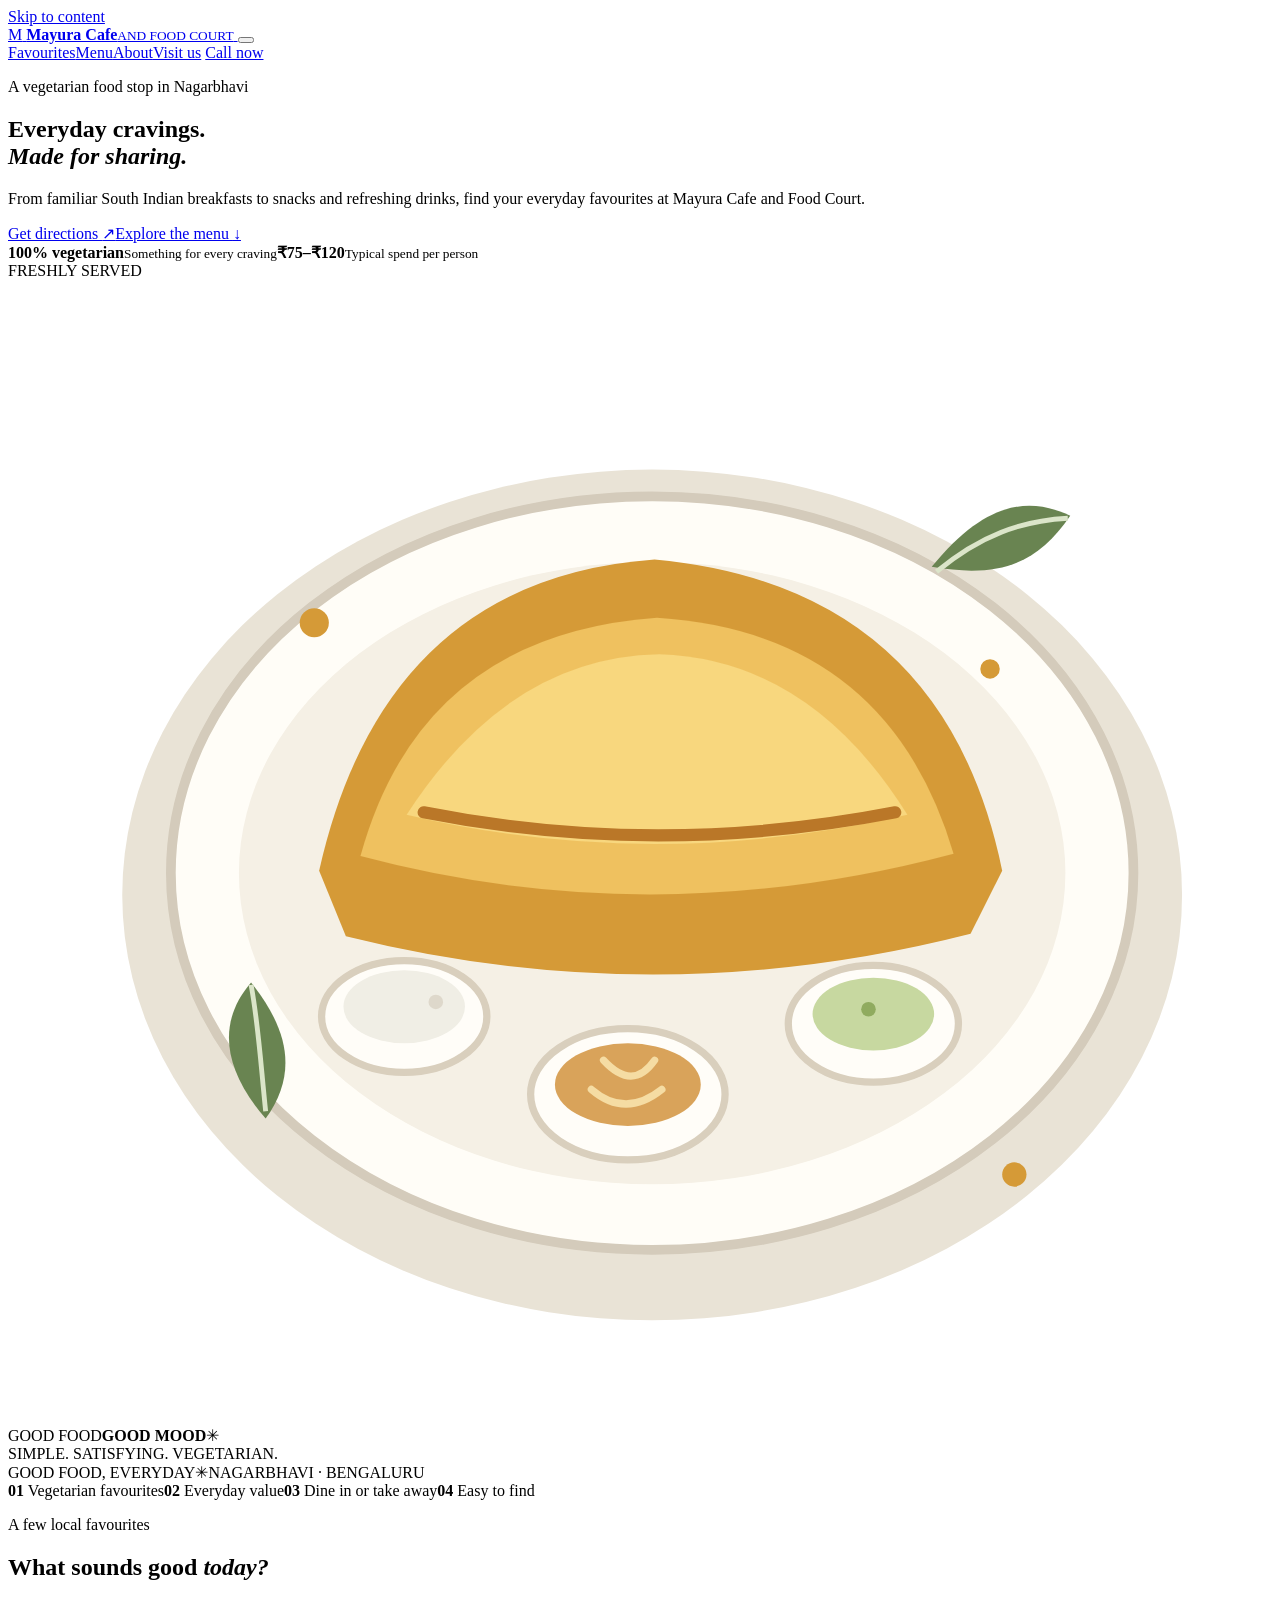
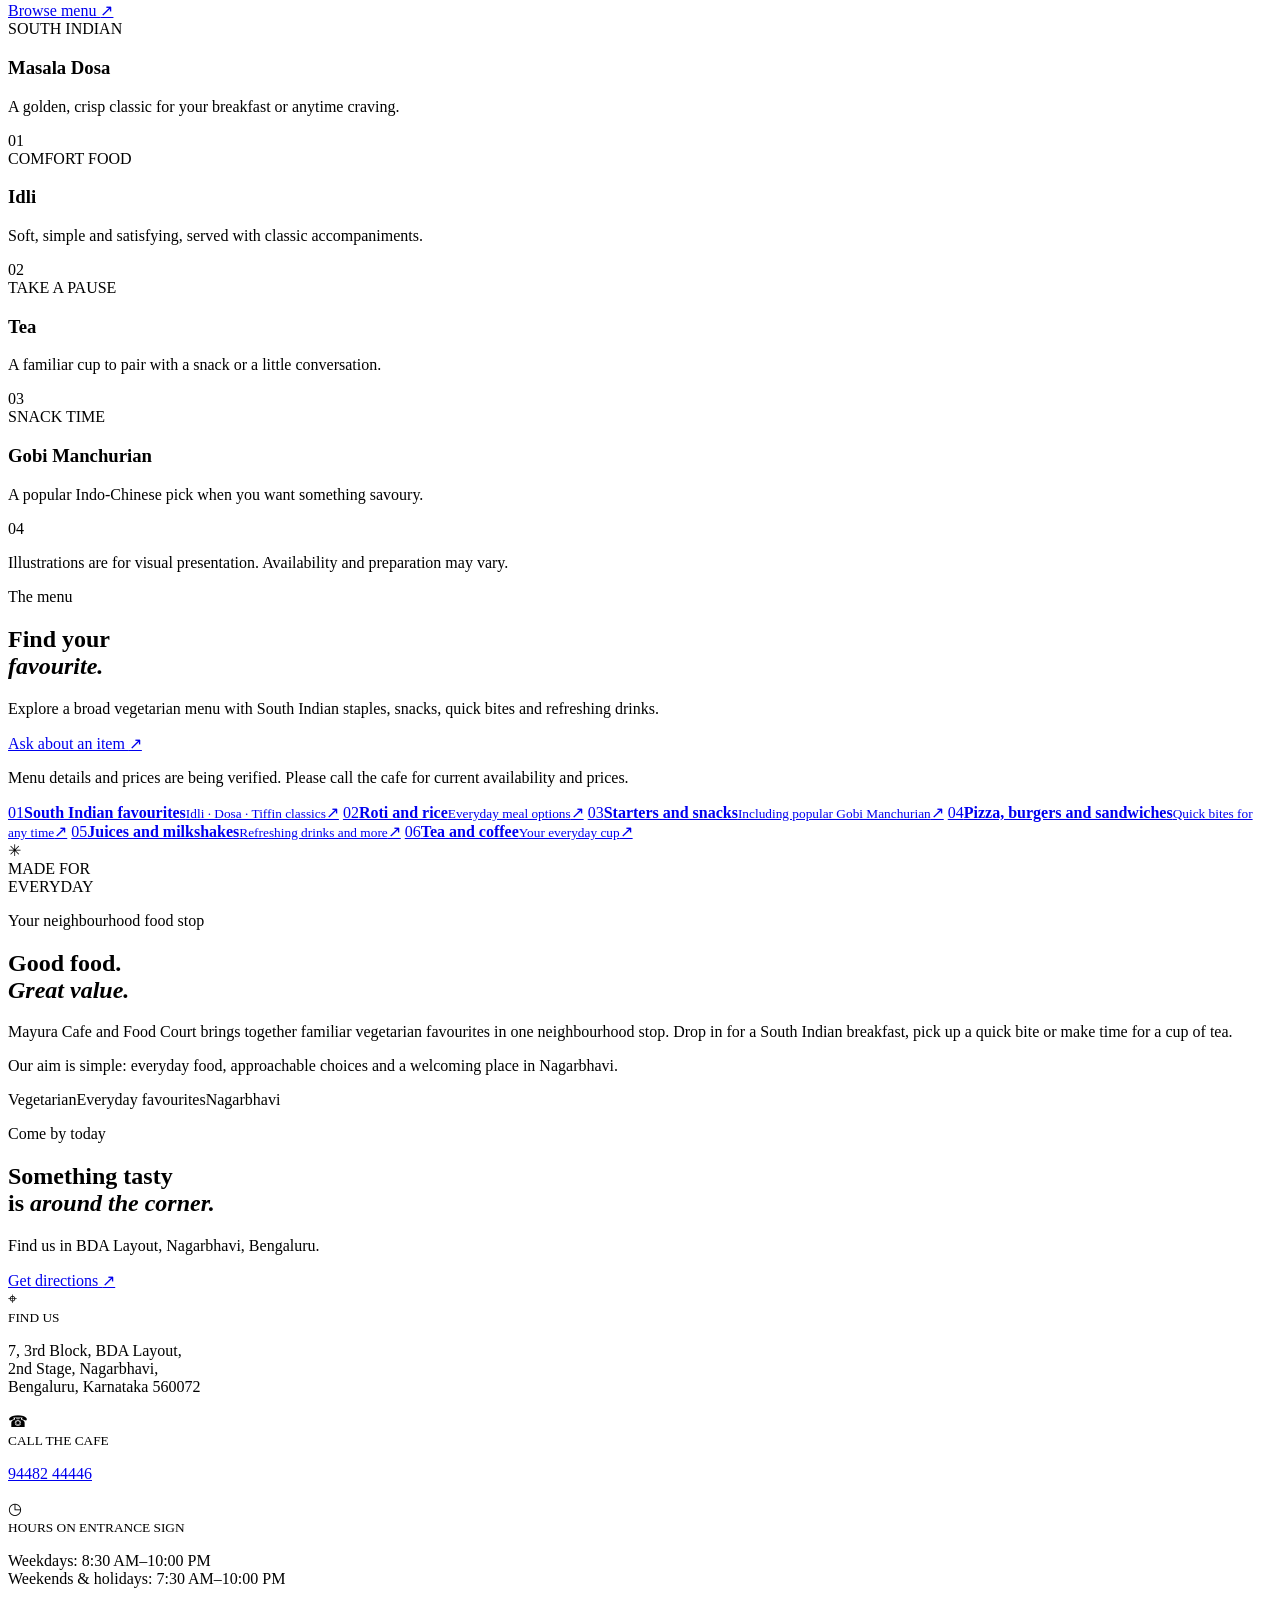
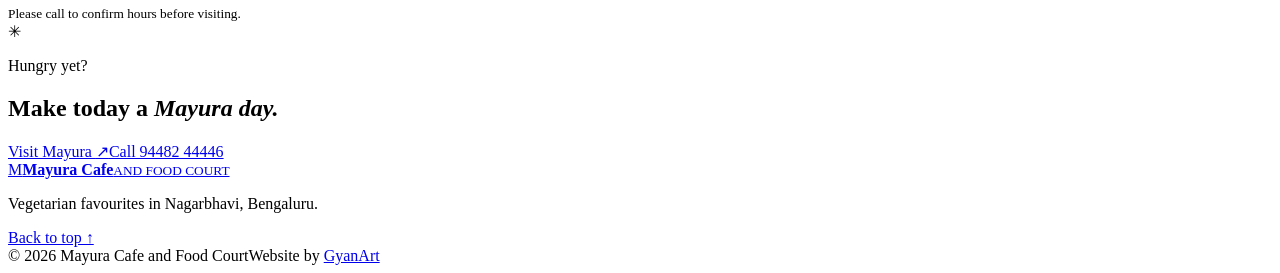
==== index.html @ 572ac22c "Add initial Mayura Cafe website homepage" ====
<!doctype html>
<html lang="en">
<head>
  <meta charset="utf-8">
  <meta name="viewport" content="width=device-width, initial-scale=1">
  <meta name="theme-color" content="#f7f5ef">
  <meta name="description" content="Mayura Cafe and Food Court in Nagarbhavi, Bengaluru. Vegetarian favourites, South Indian tiffin and more at everyday value.">
  <title>Mayura Cafe and Food Court | Nagarbhavi, Bengaluru</title>
  <link rel="canonical" href="https://mayuracafe.gyanart.com/">
  <link rel="stylesheet" href="assets/css/style.css">
  <script defer src="assets/js/main.js"></script>
</head>
<body>
  <a class="skip-link" href="#main">Skip to content</a>
  <header class="site-header">
    <div class="container nav-wrap">
      <a class="brand" href="#" aria-label="Mayura Cafe home">
        <span class="brand-mark" aria-hidden="true">M</span>
        <span class="brand-copy"><strong>Mayura Cafe</strong><small>AND FOOD COURT</small></span>
      </a>
      <button class="menu-toggle" aria-expanded="false" aria-controls="primary-nav" aria-label="Open navigation"><span></span><span></span></button>
      <nav id="primary-nav" class="primary-nav" aria-label="Main navigation">
        <a href="#favourites">Favourites</a><a href="#menu">Menu</a><a href="#about">About</a><a href="#visit">Visit us</a>
        <a class="nav-call" href="tel:+919448244446">Call now</a>
      </nav>
    </div>
  </header>

  <main id="main">
    <section class="hero">
      <div class="hero-pattern" aria-hidden="true"></div>
      <div class="container hero-grid">
        <div class="hero-copy">
          <p class="eyebrow"><span class="dot"></span> A vegetarian food stop in Nagarbhavi</p>
          <h1>Everyday cravings.<br><em>Made for sharing.</em></h1>
          <p class="hero-intro">From familiar South Indian breakfasts to snacks and refreshing drinks, find your everyday favourites at Mayura Cafe and Food Court.</p>
          <div class="hero-actions"><a class="button button-dark" href="https://maps.app.goo.gl/1eo1EkJ6LYbFJjk18" target="_blank" rel="noopener">Get directions <span aria-hidden="true">↗</span></a><a class="button button-light" href="#menu">Explore the menu <span aria-hidden="true">↓</span></a></div>
          <div class="hero-meta"><span><strong>100% vegetarian</strong><small>Something for every craving</small></span><span class="meta-divider"></span><span><strong>₹75–₹120</strong><small>Typical spend per person</small></span></div>
        </div>
        <div class="hero-art" role="img" aria-label="Illustration of a South Indian dosa meal with chutneys">
          <div class="art-label label-top">FRESHLY SERVED</div>
          <svg class="food-illustration" viewBox="0 0 520 470" aria-hidden="true">
            <ellipse cx="265" cy="253" rx="218" ry="175" fill="#e9e3d6"/>
            <ellipse cx="265" cy="244" rx="198" ry="155" fill="#fffdf7" stroke="#d4cbbb" stroke-width="4"/>
            <ellipse cx="265" cy="244" rx="170" ry="128" fill="#f5f0e5"/>
            <path d="M128 243 Q155 123 266 115 Q385 126 409 243 L396 269 Q267 302 139 270Z" fill="#d59a37"/>
            <path d="M145 237 Q170 146 267 139 Q362 145 389 236 Q265 269 145 237Z" fill="#efc15f"/>
            <path d="M164 220 Q206 155 268 154 Q330 156 370 220 Q265 244 164 220Z" fill="#f8d77e"/>
            <path d="M171 219 Q267 238 365 219" fill="none" stroke="#ba7728" stroke-width="5" stroke-linecap="round"/>
            <ellipse cx="163" cy="303" rx="34" ry="23" fill="#fffdf8" stroke="#d9cfbd" stroke-width="3"/>
            <ellipse cx="163" cy="299" rx="25" ry="15" fill="#f0eee5"/>
            <ellipse cx="356" cy="306" rx="35" ry="24" fill="#fffdf8" stroke="#d9cfbd" stroke-width="3"/>
            <ellipse cx="356" cy="302" rx="25" ry="15" fill="#c7d8a0"/>
            <ellipse cx="255" cy="335" rx="40" ry="27" fill="#fffdf8" stroke="#d9cfbd" stroke-width="3"/>
            <ellipse cx="255" cy="331" rx="30" ry="17" fill="#d9a35a"/>
            <path d="M245 321 q12 13 21 0 M240 333 q14 12 29 0" fill="none" stroke="#f5dca3" stroke-width="3" stroke-linecap="round"/>
            <circle cx="176" cy="297" r="3" fill="#ded8cb"/><circle cx="354" cy="300" r="3" fill="#90ab5f"/>
            <path d="M380 118 C402 91 420 89 437 97 C424 116 409 123 380 118Z" fill="#698451"/>
            <path d="M382 120 C400 105 417 99 436 98" stroke="#dbe5c9" stroke-width="2" fill="none"/>
            <path d="M106 345 C87 323 87 304 100 289 C116 309 119 327 106 345Z" fill="#698451"/>
            <path d="M106 342 C104 323 103 306 100 290" stroke="#dbe5c9" stroke-width="2" fill="none"/>
            <circle cx="414" cy="368" r="5" fill="#d59a37"/><circle cx="126" cy="141" r="6" fill="#d59a37"/><circle cx="404" cy="160" r="4" fill="#d59a37"/>
          </svg>
          <div class="art-sticker"><span>GOOD FOOD</span><strong>GOOD MOOD</strong><span aria-hidden="true">✳</span></div>
          <div class="art-label label-bottom">SIMPLE. SATISFYING. VEGETARIAN.</div>
        </div>
      </div>
      <div class="hero-bottom-line"><span>GOOD FOOD, EVERYDAY</span><span aria-hidden="true">✳</span><span>NAGARBHAVI · BENGALURU</span></div>
    </section>

    <section class="trust-strip" aria-label="Cafe highlights">
      <div class="container trust-grid"><span><b>01</b> Vegetarian favourites</span><span><b>02</b> Everyday value</span><span><b>03</b> Dine in or take away</span><span><b>04</b> Easy to find</span></div>
    </section>

    <section class="section favourites" id="favourites">
      <div class="container">
        <div class="section-heading">
          <div><p class="eyebrow">A few local favourites</p><h2>What sounds good <em>today?</em></h2></div>
          <a class="text-link" href="#menu">Browse menu <span aria-hidden="true">↗</span></a>
        </div>
        <div class="favourite-grid">
          <article class="favourite-card fav-dosa"><div class="dish-visual dosa-visual" aria-hidden="true"><span class="dish-sun"></span><span class="dosa-shape"></span><span class="chutney chutney-one"></span><span class="chutney chutney-two"></span></div><div class="card-copy"><span class="card-kicker">SOUTH INDIAN</span><h3>Masala Dosa</h3><p>A golden, crisp classic for your breakfast or anytime craving.</p></div><span class="card-number">01</span></article>
          <article class="favourite-card fav-idli"><div class="dish-visual idli-visual" aria-hidden="true"><span class="idli idli-one"></span><span class="idli idli-two"></span><span class="idli idli-three"></span><span class="chutney chutney-three"></span><span class="chutney chutney-four"></span></div><div class="card-copy"><span class="card-kicker">COMFORT FOOD</span><h3>Idli</h3><p>Soft, simple and satisfying, served with classic accompaniments.</p></div><span class="card-number">02</span></article>
          <article class="favourite-card fav-tea"><div class="dish-visual tea-visual" aria-hidden="true"><span class="tea-cup"><span class="tea-liquid"></span><span class="cup-handle"></span></span><span class="steam steam-one"></span><span class="steam steam-two"></span></div><div class="card-copy"><span class="card-kicker">TAKE A PAUSE</span><h3>Tea</h3><p>A familiar cup to pair with a snack or a little conversation.</p></div><span class="card-number">03</span></article>
          <article class="favourite-card fav-gobi"><div class="dish-visual gobi-visual" aria-hidden="true"><span class="gobi-piece gp-one"></span><span class="gobi-piece gp-two"></span><span class="gobi-piece gp-three"></span><span class="gobi-piece gp-four"></span><span class="leaf leaf-one"></span><span class="leaf leaf-two"></span></div><div class="card-copy"><span class="card-kicker">SNACK TIME</span><h3>Gobi Manchurian</h3><p>A popular Indo-Chinese pick when you want something savoury.</p></div><span class="card-number">04</span></article>
        </div>
        <p class="fine-print">Illustrations are for visual presentation. Availability and preparation may vary.</p>
      </div>
    </section>

    <section class="menu-section section" id="menu">
      <div class="container menu-layout">
        <div class="menu-intro"><p class="eyebrow">The menu</p><h2>Find your<br><em>favourite.</em></h2><p>Explore a broad vegetarian menu with South Indian staples, snacks, quick bites and refreshing drinks.</p><a class="button button-dark" href="tel:+919448244446">Ask about an item <span aria-hidden="true">↗</span></a><p class="fine-print">Menu details and prices are being verified. Please call the cafe for current availability and prices.</p></div>
        <div class="menu-list">
          <a class="menu-row" href="tel:+919448244446"><span class="menu-icon">01</span><span><strong>South Indian favourites</strong><small>Idli · Dosa · Tiffin classics</small></span><span class="menu-arrow">↗</span></a>
          <a class="menu-row" href="tel:+919448244446"><span class="menu-icon">02</span><span><strong>Roti and rice</strong><small>Everyday meal options</small></span><span class="menu-arrow">↗</span></a>
          <a class="menu-row" href="tel:+919448244446"><span class="menu-icon">03</span><span><strong>Starters and snacks</strong><small>Including popular Gobi Manchurian</small></span><span class="menu-arrow">↗</span></a>
          <a class="menu-row" href="tel:+919448244446"><span class="menu-icon">04</span><span><strong>Pizza, burgers and sandwiches</strong><small>Quick bites for any time</small></span><span class="menu-arrow">↗</span></a>
          <a class="menu-row" href="tel:+919448244446"><span class="menu-icon">05</span><span><strong>Juices and milkshakes</strong><small>Refreshing drinks and more</small></span><span class="menu-arrow">↗</span></a>
          <a class="menu-row" href="tel:+919448244446"><span class="menu-icon">06</span><span><strong>Tea and coffee</strong><small>Your everyday cup</small></span><span class="menu-arrow">↗</span></a>
        </div>
      </div>
    </section>

    <section class="about-section section" id="about">
      <div class="container about-grid">
        <div class="about-art" aria-hidden="true"><div class="about-circle circle-one"></div><div class="about-circle circle-two"></div><div class="about-symbol">✳</div><div class="about-note">MADE FOR<br>EVERYDAY</div></div>
        <div class="about-copy"><p class="eyebrow">Your neighbourhood food stop</p><h2>Good food.<br><em>Great value.</em></h2><p>Mayura Cafe and Food Court brings together familiar vegetarian favourites in one neighbourhood stop. Drop in for a South Indian breakfast, pick up a quick bite or make time for a cup of tea.</p><p>Our aim is simple: everyday food, approachable choices and a welcoming place in Nagarbhavi.</p><div class="about-tags"><span>Vegetarian</span><span>Everyday favourites</span><span>Nagarbhavi</span></div></div>
      </div>
    </section>

    <section class="visit-section section" id="visit">
      <div class="container visit-panel">
        <div class="visit-main"><p class="eyebrow">Come by today</p><h2>Something tasty<br>is <em>around the corner.</em></h2><p>Find us in BDA Layout, Nagarbhavi, Bengaluru.</p><a class="button button-cream" href="https://maps.app.goo.gl/1eo1EkJ6LYbFJjk18" target="_blank" rel="noopener">Get directions <span aria-hidden="true">↗</span></a></div>
        <div class="visit-details">
          <div class="detail-item"><span class="detail-symbol">⌖</span><div><small>FIND US</small><p>7, 3rd Block, BDA Layout,<br>2nd Stage, Nagarbhavi,<br>Bengaluru, Karnataka 560072</p></div></div>
          <div class="detail-item"><span class="detail-symbol">☎</span><div><small>CALL THE CAFE</small><p><a href="tel:+919448244446">94482 44446</a></p></div></div>
          <div class="detail-item"><span class="detail-symbol">◷</span><div><small>HOURS ON ENTRANCE SIGN</small><p>Weekdays: 8:30 AM–10:00 PM<br>Weekends & holidays: 7:30 AM–10:00 PM</p><small class="hours-note">Please call to confirm hours before visiting.</small></div></div>
        </div>
      </div>
    </section>

    <section class="final-cta"><div class="container final-cta-inner"><span class="cta-star" aria-hidden="true">✳</span><div><p class="eyebrow">Hungry yet?</p><h2>Make today a <em>Mayura day.</em></h2></div><div class="final-actions"><a class="button button-dark" href="https://maps.app.goo.gl/1eo1EkJ6LYbFJjk18" target="_blank" rel="noopener">Visit Mayura <span aria-hidden="true">↗</span></a><a class="text-link" href="tel:+919448244446">Call 94482 44446</a></div></div></section>
  </main>

  <footer class="site-footer"><div class="container footer-top"><a class="brand footer-brand" href="#"><span class="brand-mark" aria-hidden="true">M</span><span class="brand-copy"><strong>Mayura Cafe</strong><small>AND FOOD COURT</small></span></a><p>Vegetarian favourites in Nagarbhavi, Bengaluru.</p><a href="#main" class="back-top">Back to top ↑</a></div><div class="container footer-bottom"><span>© <span id="year">2026</span> Mayura Cafe and Food Court</span><span>Website by <a href="https://www.gyanart.com/" target="_blank" rel="noopener">GyanArt</a></span></div></footer>
</body>
</html>
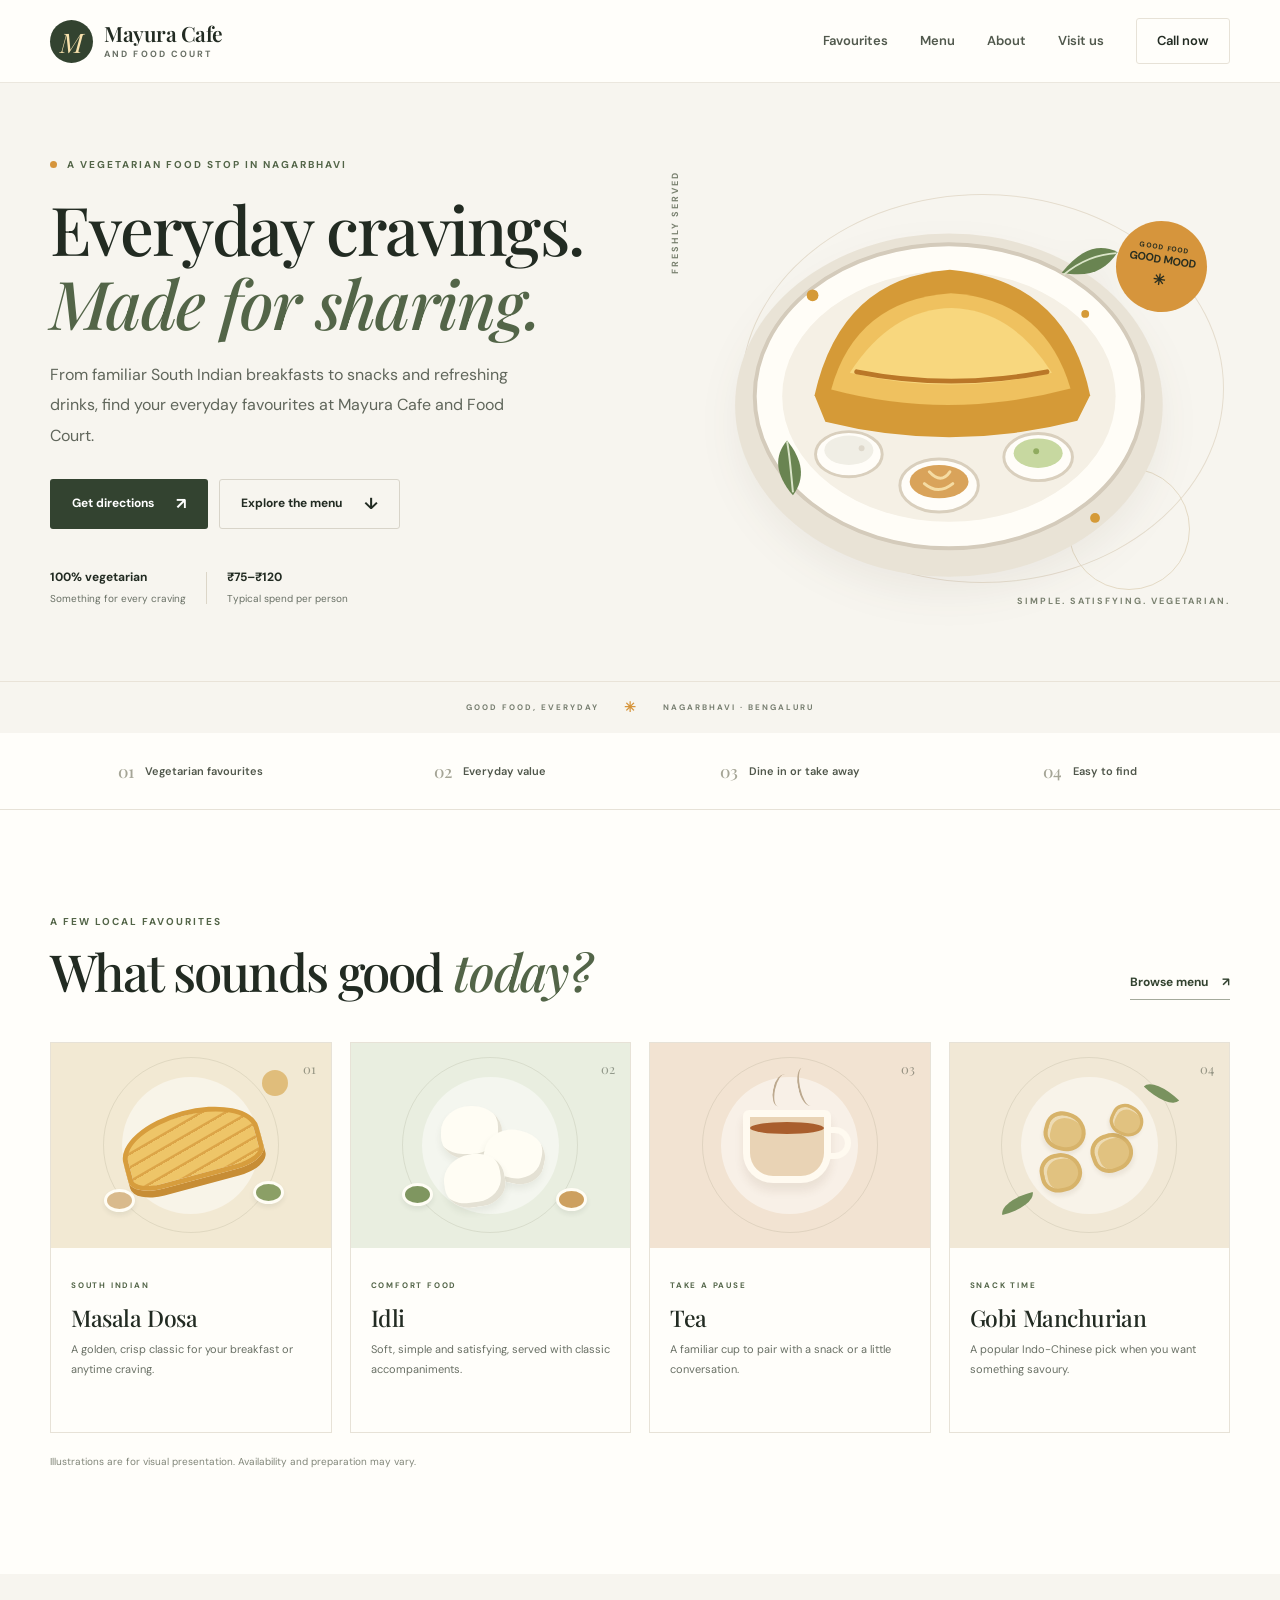
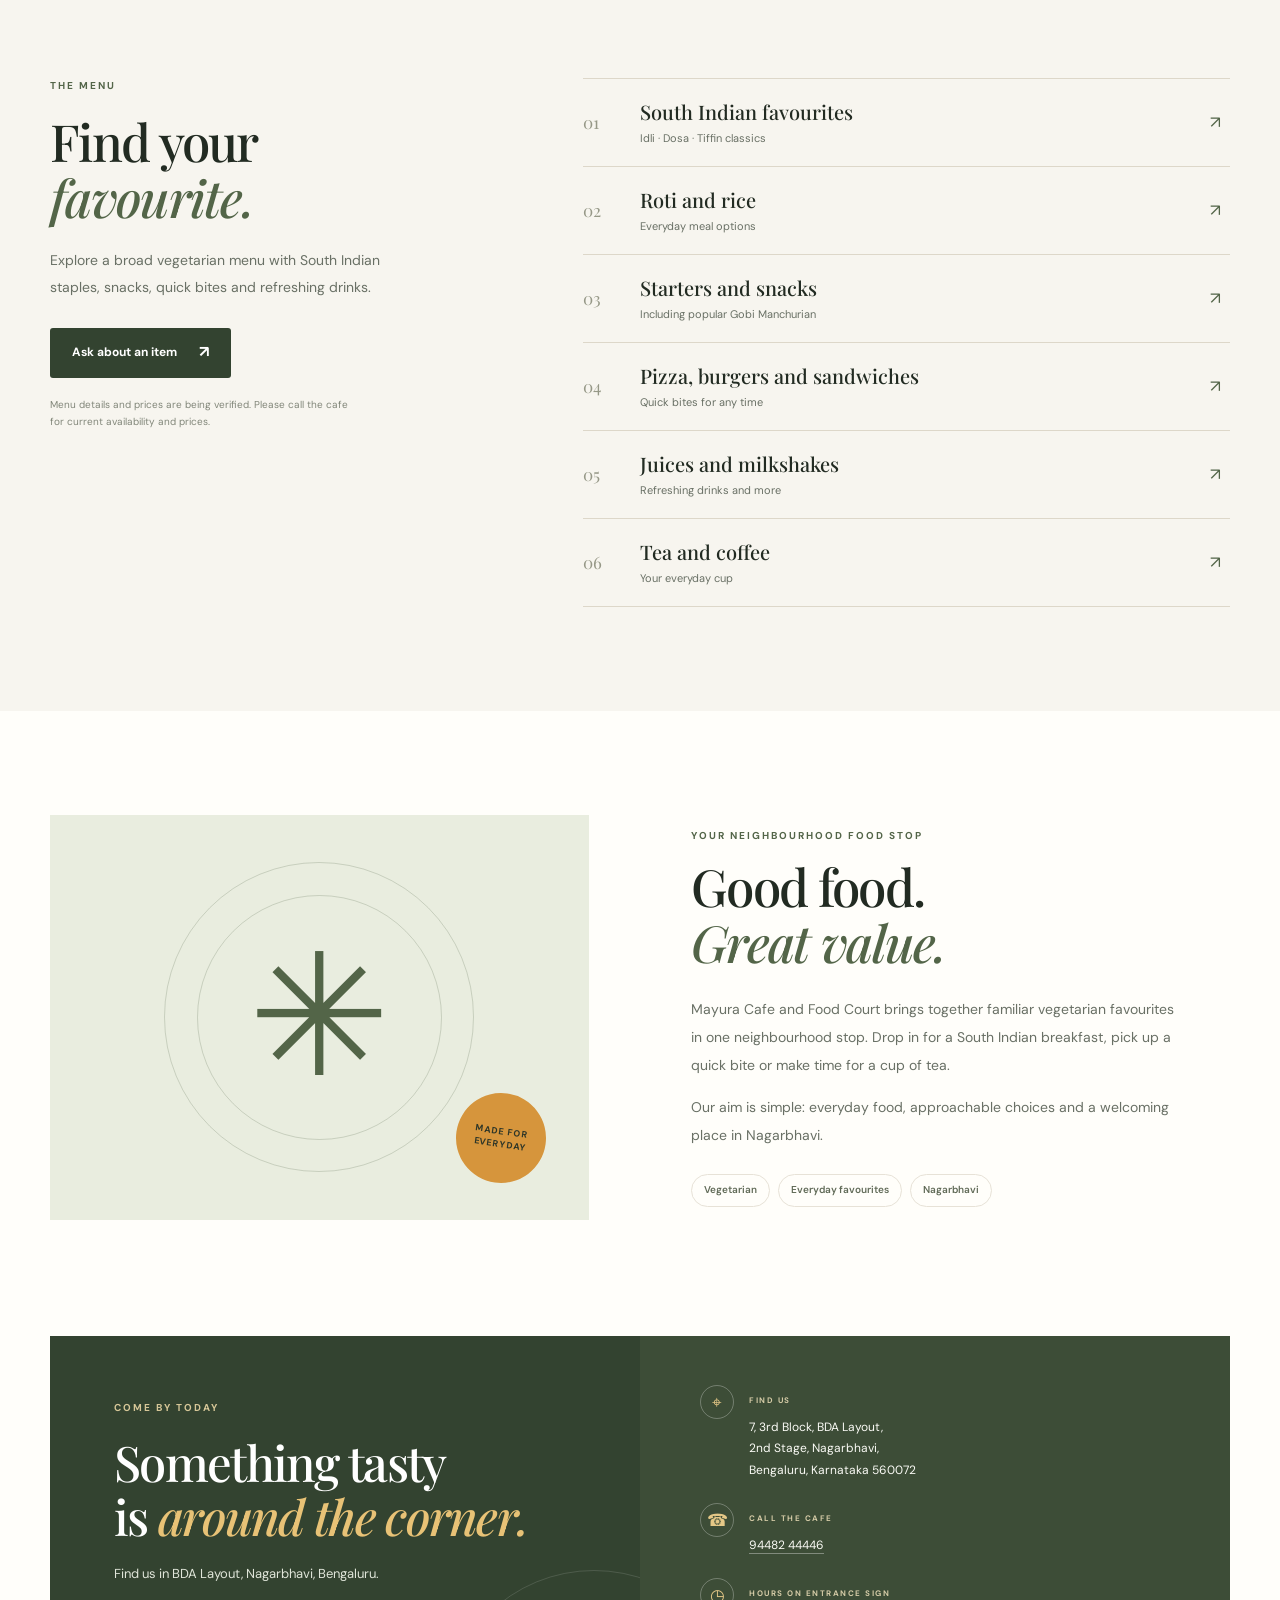
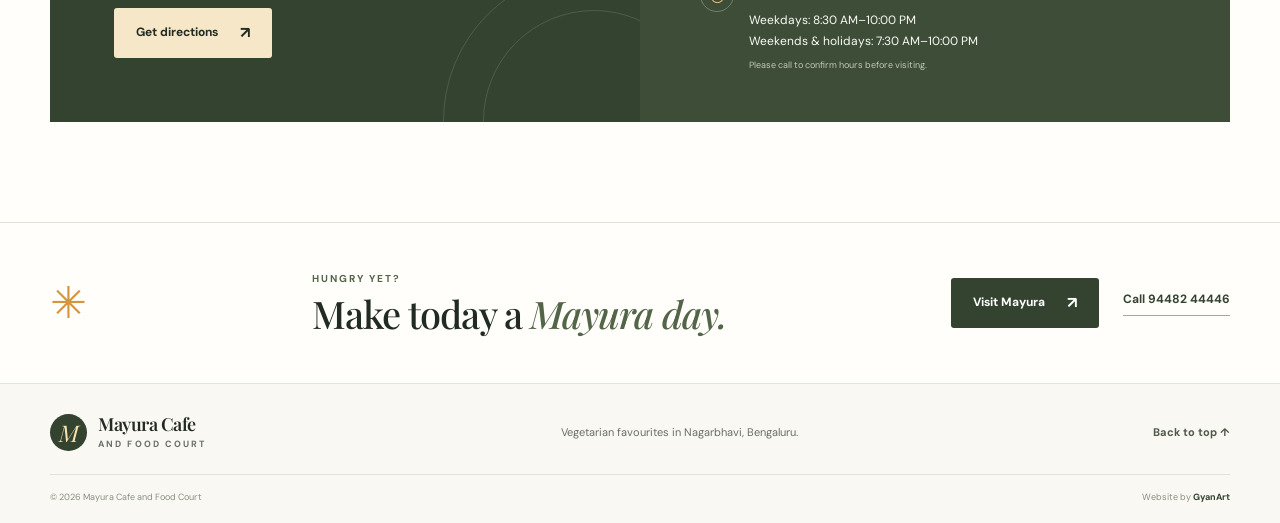
==== commit 2d99b527: "Add SEO metadata, favicon and restaurant structured data" ====
--- a/index.html
+++ b/index.html
@@ -7,6 +7,32 @@
   <meta name="description" content="Mayura Cafe and Food Court in Nagarbhavi, Bengaluru. Vegetarian favourites, South Indian tiffin and more at everyday value.">
   <title>Mayura Cafe and Food Court | Nagarbhavi, Bengaluru</title>
   <link rel="canonical" href="https://mayuracafe.gyanart.com/">
+  <link rel="icon" type="image/svg+xml" href="assets/img/favicon.svg">
+  <meta property="og:type" content="website">
+  <meta property="og:title" content="Mayura Cafe and Food Court | Nagarbhavi, Bengaluru">
+  <meta property="og:description" content="Vegetarian favourites, South Indian tiffin, snacks and refreshing drinks in Nagarbhavi, Bengaluru.">
+  <meta property="og:url" content="https://mayuracafe.gyanart.com/">
+  <meta name="twitter:card" content="summary">
+  <script type="application/ld+json">
+  {
+    "@context": "https://schema.org",
+    "@type": "Restaurant",
+    "name": "Mayura Cafe and Food Court",
+    "url": "https://mayuracafe.gyanart.com/",
+    "telephone": "+91-94482-44446",
+    "priceRange": "₹75–₹120 per person",
+    "servesCuisine": "Vegetarian",
+    "address": {
+      "@type": "PostalAddress",
+      "streetAddress": "7, 3rd Block, BDA Layout, 2nd Stage, Nagarbhavi",
+      "addressLocality": "Bengaluru",
+      "addressRegion": "Karnataka",
+      "postalCode": "560072",
+      "addressCountry": "IN"
+    },
+    "hasMap": "https://maps.app.goo.gl/1eo1EkJ6LYbFJjk18"
+  }
+  </script>
   <link rel="stylesheet" href="assets/css/style.css">
   <script defer src="assets/js/main.js"></script>
 </head>
--- a/assets/css/style.css
+++ b/assets/css/style.css
@@ -0,0 +1,320 @@
+@import url('https://fonts.googleapis.com/css2?family=DM+Sans:wght@400;500;600;700&family=Playfair+Display:ital,wght@0,500;0,600;0,700;1,500;1,600&display=swap');
+
+:root {
+  --ink: #222b22;
+  --muted: #697065;
+  --cream: #f7f5ef;
+  --paper: #fffefa;
+  --olive: #536548;
+  --olive-dark: #334330;
+  --orange: #d6953c;
+  --line: #e7e2d7;
+  --serif: "Playfair Display", Georgia, serif;
+  --sans: "DM Sans", Arial, sans-serif;
+  --page-width: 1180px;
+}
+
+* { box-sizing: border-box; }
+html { scroll-behavior: smooth; scroll-padding-top: 92px; }
+body { margin: 0; background: var(--paper); color: var(--ink); font-family: var(--sans); font-size: 16px; line-height: 1.65; -webkit-font-smoothing: antialiased; }
+body.nav-open { overflow: hidden; }
+a { color: inherit; text-decoration: none; }
+button, a { -webkit-tap-highlight-color: transparent; }
+button { font: inherit; }
+img, svg { max-width: 100%; }
+.container { width: min(var(--page-width), calc(100% - 64px)); margin-inline: auto; }
+.skip-link { position: absolute; z-index: 1000; top: -60px; left: 16px; padding: 10px 16px; background: var(--ink); color: white; }
+.skip-link:focus { top: 16px; }
+:focus-visible { outline: 3px solid #ca8c32; outline-offset: 4px; }
+
+.site-header { position: sticky; top: 0; z-index: 100; background: rgba(255,254,250,.95); border-bottom: 1px solid rgba(231,226,215,.8); backdrop-filter: blur(14px); }
+.nav-wrap { display: flex; min-height: 82px; align-items: center; justify-content: space-between; gap: 24px; }
+.brand { display: inline-flex; align-items: center; gap: 11px; flex-shrink: 0; }
+.brand-mark { display: grid; width: 43px; height: 43px; place-items: center; border-radius: 50%; background: var(--olive-dark); color: #f9e2ad; font-family: var(--serif); font-size: 27px; font-style: italic; }
+.brand-copy { display: flex; flex-direction: column; line-height: 1.05; }
+.brand-copy strong { font-family: var(--serif); font-size: 21px; font-weight: 600; letter-spacing: -.5px; }
+.brand-copy small { margin-top: 6px; color: var(--muted); font-size: 9px; font-weight: 700; letter-spacing: 2.1px; }
+.primary-nav { display: flex; align-items: center; gap: clamp(18px, 2.5vw, 35px); }
+.primary-nav > a { color: #51594d; font-size: 13px; font-weight: 600; transition: color .2s ease; }
+.primary-nav > a:hover { color: var(--orange); }
+.primary-nav .nav-call { padding: 11px 20px; border: 1px solid var(--line); border-radius: 3px; color: var(--ink); }
+.primary-nav .nav-call:hover { border-color: var(--olive); color: var(--olive); }
+.menu-toggle { display: none; border: 0; padding: 10px; background: transparent; }
+.menu-toggle span { display: block; width: 24px; height: 2px; margin: 5px 0; background: var(--ink); transition: transform .2s ease; }
+
+.hero { position: relative; overflow: hidden; background: var(--cream); }
+.hero-grid { display: grid; min-height: 590px; grid-template-columns: 1fr 1fr; align-items: center; gap: 34px; padding-block: 64px 54px; }
+.hero-copy { position: relative; z-index: 2; padding-block: 10px 20px; }
+.eyebrow { display: flex; align-items: center; gap: 10px; margin: 0 0 20px; color: var(--olive); font-size: 10px; font-weight: 700; letter-spacing: 2px; line-height: 1.5; text-transform: uppercase; }
+.dot { display: inline-block; width: 7px; height: 7px; border-radius: 50%; background: var(--orange); }
+h1, h2, h3, p { margin-top: 0; }
+h1, h2 { margin-bottom: 20px; font-family: var(--serif); font-weight: 500; letter-spacing: -1.7px; line-height: 1.1; }
+h1 { font-size: clamp(48px, 5.25vw, 72px); }
+h1 em, h2 em { color: var(--olive); font-weight: 500; }
+.hero-intro { max-width: 490px; margin-bottom: 28px; color: #60665b; font-size: 16px; line-height: 1.9; }
+.hero-actions { display: flex; flex-wrap: wrap; gap: 11px; }
+.button { display: inline-flex; min-height: 50px; align-items: center; justify-content: center; gap: 22px; padding: 0 21px; border: 1px solid transparent; border-radius: 3px; font-size: 12px; font-weight: 700; transition: transform .2s ease, background .2s ease, border-color .2s ease; }
+.button:hover { transform: translateY(-2px); }
+.button span { font-size: 16px; }
+.button-dark { background: var(--olive-dark); color: white; }
+.button-dark:hover { background: #243322; }
+.button-light { border-color: #d8d4c9; background: transparent; color: var(--ink); }
+.button-light:hover { border-color: var(--olive); background: rgba(255,255,255,.55); }
+.hero-meta { display: flex; align-items: center; gap: 20px; margin-top: 39px; }
+.hero-meta > span:not(.meta-divider) { display: flex; flex-direction: column; }
+.hero-meta strong { font-size: 12px; font-weight: 700; }
+.hero-meta small { margin-top: 3px; color: var(--muted); font-size: 10px; }
+.meta-divider { width: 1px; height: 32px; background: #dcd6c8; }
+.hero-art { position: relative; display: grid; min-height: 440px; place-items: center; }
+.hero-art::before { position: absolute; top: 8%; right: 1%; width: 84%; height: 84%; border: 1px solid #e5ddce; border-radius: 50%; content: ""; }
+.hero-art::after { position: absolute; right: 7%; bottom: 6%; width: 120px; height: 120px; border: 1px solid #e4dac5; border-radius: 50%; content: ""; }
+.food-illustration { position: relative; z-index: 1; width: min(100%, 510px); filter: drop-shadow(0 18px 18px rgba(61,57,40,.06)); }
+.art-label { position: absolute; z-index: 2; color: #79806f; font-size: 9px; font-weight: 700; letter-spacing: 2px; }
+.label-top { top: 3%; left: 2%; writing-mode: vertical-rl; transform: rotate(180deg); }
+.label-bottom { right: 0; bottom: 2%; }
+.art-sticker { position: absolute; z-index: 3; top: 14%; right: 4%; display: flex; width: 91px; height: 91px; flex-direction: column; align-items: center; justify-content: center; border-radius: 50%; background: var(--orange); color: #292e20; line-height: 1.35; transform: rotate(9deg); }
+.art-sticker span { font-size: 7px; font-weight: 700; letter-spacing: 1px; }
+.art-sticker strong { font-size: 11px; letter-spacing: -.3px; }
+.art-sticker span:last-child { margin-top: 3px; font-size: 15px; }
+.hero-bottom-line { display: flex; align-items: center; justify-content: center; gap: 25px; padding: 14px 20px; border-top: 1px solid #e9e3d8; color: #777e70; font-size: 8px; font-weight: 700; letter-spacing: 2px; }
+.hero-bottom-line span:nth-child(2) { color: var(--orange); font-size: 14px; }
+
+.trust-strip { border-bottom: 1px solid var(--line); background: var(--paper); }
+.trust-grid { display: grid; min-height: 76px; grid-template-columns: repeat(4, 1fr); align-items: center; gap: 20px; }
+.trust-grid span { display: flex; align-items: center; justify-content: center; gap: 11px; color: #50574b; font-size: 11px; font-weight: 600; }
+.trust-grid b { color: #a5a596; font-family: var(--serif); font-size: 17px; font-weight: 500; }
+
+.section { padding-block: 104px; }
+.section-heading { display: flex; align-items: end; justify-content: space-between; gap: 30px; margin-bottom: 42px; }
+.section-heading .eyebrow { margin-bottom: 14px; }
+h2 { font-size: clamp(37px, 4vw, 53px); }
+.section-heading h2 { margin-bottom: 0; }
+.text-link { display: inline-flex; align-items: center; gap: 14px; padding-bottom: 6px; border-bottom: 1px solid #a4aa9b; color: var(--olive-dark); font-size: 12px; font-weight: 700; white-space: nowrap; transition: gap .2s ease; }
+.text-link:hover { gap: 20px; }
+.favourite-grid { display: grid; grid-template-columns: repeat(4, minmax(0, 1fr)); gap: 18px; }
+.favourite-card { position: relative; overflow: hidden; min-width: 0; border: 1px solid var(--line); background: var(--paper); transition: transform .25s ease, box-shadow .25s ease; }
+.favourite-card:hover { transform: translateY(-5px); box-shadow: 0 16px 35px rgba(39,43,33,.07); }
+.dish-visual { position: relative; display: grid; height: 205px; place-items: center; overflow: hidden; }
+.dish-visual::before { position: absolute; width: 174px; height: 174px; border: 1px solid rgba(92,89,61,.12); border-radius: 50%; content: ""; }
+.dish-visual::after { position: absolute; width: 137px; height: 137px; border-radius: 50%; background: rgba(255,255,255,.46); content: ""; }
+.fav-dosa .dish-visual { background: #f2e9d3; }
+.fav-idli .dish-visual { background: #e9eee0; }
+.fav-tea .dish-visual { background: #f2e3d2; }
+.fav-gobi .dish-visual { background: #f1e8d6; }
+.dish-sun { position: absolute; top: 27px; right: 43px; width: 26px; height: 26px; border-radius: 50%; background: #d9aa56; opacity: .7; }
+.dosa-shape { position: absolute; z-index: 2; width: 140px; height: 70px; border: 5px solid #d79d3d; border-radius: 100% 100% 45% 45%; background: repeating-linear-gradient(165deg,#eec568 0 9px,#dca548 10px 12px); box-shadow: 0 7px 0 #c78d35; transform: rotate(-15deg); }
+.chutney { position: absolute; z-index: 3; width: 31px; height: 23px; border: 3px solid #fffdf5; border-radius: 50%; box-shadow: 0 3px 5px rgba(44,49,35,.08); }
+.chutney-one { bottom: 36px; left: 53px; background: #d9ba8c; }
+.chutney-two { right: 47px; bottom: 44px; background: #8b9f66; }
+.idli { position: absolute; z-index: 2; width: 61px; height: 53px; border-radius: 48% 48% 42% 42%; background: #fffdf4; box-shadow: inset -4px -5px 0 #e4e1d4, 0 5px 7px rgba(67,75,54,.08); }
+.idli-one { top: 63px; left: calc(50% - 49px); }
+.idli-two { top: 87px; left: calc(50% - 6px); transform: rotate(13deg); }
+.idli-three { top: 111px; left: calc(50% - 46px); transform: rotate(-8deg); }
+.chutney-three { bottom: 37px; right: 43px; background: #cda05f; }
+.chutney-four { bottom: 42px; left: 51px; background: #7f9660; }
+.tea-cup { position: absolute; z-index: 3; top: 67px; left: calc(50% - 47px); width: 88px; height: 73px; border: 7px solid #fffaf0; border-radius: 6px 6px 30px 30px; background: #e9d3b5; box-shadow: 0 8px 10px rgba(96,63,35,.09); }
+.tea-liquid { position: absolute; top: 5px; left: 0; width: 100%; height: 12px; border-radius: 50%; background: #a95e2d; }
+.cup-handle { position: absolute; top: 10px; right: -27px; width: 27px; height: 32px; border: 6px solid #fffaf0; border-left: 0; border-radius: 0 18px 18px 0; }
+.steam { position: absolute; z-index: 1; top: 31px; width: 17px; height: 33px; border-left: 2px solid #bca98f; border-radius: 50%; transform: rotate(12deg); }
+.steam-one { left: calc(50% - 17px); }
+.steam-two { left: calc(50% + 8px); top: 24px; height: 39px; transform: rotate(-12deg); }
+.gobi-piece { position: absolute; z-index: 2; width: 42px; height: 39px; border: 4px solid #d7b36a; border-radius: 45% 55% 50% 45%; background: #e1c280; box-shadow: inset 3px 2px 0 rgba(255,255,255,.4), 0 4px 4px rgba(90,66,28,.08); }
+.gp-one { top: 69px; left: calc(50% - 45px); transform: rotate(15deg); }
+.gp-two { top: 90px; left: calc(50% + 2px); transform: rotate(-19deg); }
+.gp-three { top: 110px; left: calc(50% - 49px); transform: rotate(-12deg); }
+.gp-four { top: 58px; left: calc(50% + 17px); transform: rotate(25deg) scale(.8); }
+.leaf { position: absolute; z-index: 2; width: 35px; height: 15px; border-radius: 100% 0 100% 0; background: #79925e; }
+.leaf-one { bottom: 37px; left: 50px; transform: rotate(-14deg); }
+.leaf-two { top: 43px; right: 50px; transform: rotate(45deg); }
+.card-copy { position: relative; padding: 22px 20px 25px; }
+.card-kicker { color: var(--olive); font-size: 8px; font-weight: 700; letter-spacing: 1.8px; }
+.card-copy h3 { margin: 8px 0 7px; font-family: var(--serif); font-size: 23px; font-weight: 500; letter-spacing: -.4px; line-height: 1.25; }
+.card-copy p { min-height: 67px; margin-bottom: 0; color: var(--muted); font-size: 11px; line-height: 1.8; }
+.card-number { position: absolute; top: 15px; right: 15px; color: rgba(40,48,36,.45); font-family: var(--serif); font-size: 13px; }
+.fine-print { margin: 20px 0 0; color: #818679; font-size: 10px; line-height: 1.7; }
+
+.menu-section { background: var(--cream); }
+.menu-layout { display: grid; grid-template-columns: .8fr 1.2fr; gap: clamp(45px, 8vw, 110px); }
+.menu-intro h2 { margin-bottom: 22px; }
+.menu-intro > p:not(.eyebrow):not(.fine-print) { max-width: 350px; margin-bottom: 27px; color: var(--muted); font-size: 14px; line-height: 1.9; }
+.menu-intro .fine-print { max-width: 300px; margin-top: 18px; }
+.menu-list { border-top: 1px solid #ddd7c9; }
+.menu-row { display: grid; min-height: 88px; grid-template-columns: 42px 1fr 20px; align-items: center; gap: 15px; border-bottom: 1px solid #ddd7c9; transition: padding .2s ease, background .2s ease; }
+.menu-row:hover { padding-inline: 10px; background: rgba(255,255,255,.45); }
+.menu-icon { color: #969887; font-family: var(--serif); font-size: 17px; }
+.menu-row > span:nth-child(2) { display: flex; flex-direction: column; }
+.menu-row strong { font-family: var(--serif); font-size: 20px; font-weight: 500; line-height: 1.4; }
+.menu-row small { margin-top: 3px; color: var(--muted); font-size: 11px; }
+.menu-arrow { color: var(--olive); font-size: 17px; }
+
+.about-section { overflow: hidden; }
+.about-grid { display: grid; grid-template-columns: 1fr 1fr; align-items: center; gap: clamp(45px, 8vw, 105px); }
+.about-art { position: relative; display: grid; min-height: 405px; place-items: center; overflow: hidden; background: #e9eddf; }
+.about-circle { position: absolute; border: 1px solid rgba(68,85,56,.2); border-radius: 50%; }
+.circle-one { width: 310px; height: 310px; }
+.circle-two { width: 245px; height: 245px; }
+.about-symbol { position: relative; z-index: 1; color: var(--olive); font-size: 170px; line-height: 1; }
+.about-note { position: absolute; right: 8%; bottom: 9%; display: grid; width: 90px; height: 90px; place-items: center; border-radius: 50%; background: var(--orange); color: #2e3628; font-size: 9px; font-weight: 700; letter-spacing: 1px; line-height: 1.5; text-align: center; transform: rotate(8deg); }
+.about-copy .eyebrow { margin-bottom: 15px; }
+.about-copy h2 { margin-bottom: 25px; }
+.about-copy > p:not(.eyebrow) { max-width: 490px; color: var(--muted); font-size: 14px; line-height: 2; }
+.about-tags { display: flex; flex-wrap: wrap; gap: 8px; margin-top: 25px; }
+.about-tags span { padding: 7px 12px; border: 1px solid var(--line); border-radius: 30px; color: #606a57; font-size: 10px; font-weight: 600; }
+
+.visit-section { padding-top: 12px; padding-bottom: 100px; }
+.visit-panel { display: grid; grid-template-columns: 1fr 1fr; background: var(--olive-dark); color: white; }
+.visit-main { position: relative; overflow: hidden; padding: clamp(35px, 5vw, 65px); }
+.visit-main::after { position: absolute; right: -105px; bottom: -150px; width: 300px; height: 300px; border: 1px solid rgba(255,255,255,.13); border-radius: 50%; content: ""; }
+.visit-main::before { position: absolute; right: -65px; bottom: -110px; width: 220px; height: 220px; border: 1px solid rgba(255,255,255,.13); border-radius: 50%; content: ""; }
+.visit-main .eyebrow { color: #d7c798; }
+.visit-main h2 { position: relative; z-index: 1; font-size: clamp(35px, 4vw, 49px); }
+.visit-main h2 em { color: #e8c276; }
+.visit-main > p:not(.eyebrow) { max-width: 340px; margin-bottom: 24px; color: #e0e5d9; font-size: 13px; }
+.button-cream { position: relative; z-index: 2; background: #f5e7c8; color: var(--ink); }
+.button-cream:hover { background: white; }
+.visit-details { display: flex; flex-direction: column; justify-content: center; gap: 22px; padding: 45px clamp(28px, 5vw, 60px); background: #3d4d37; }
+.detail-item { display: grid; grid-template-columns: 35px 1fr; gap: 14px; align-items: start; }
+.detail-symbol { display: grid; width: 34px; height: 34px; place-items: center; border: 1px solid rgba(255,255,255,.28); border-radius: 50%; color: #e5c887; font-size: 17px; }
+.detail-item small { color: #d5cba7; font-size: 8px; font-weight: 700; letter-spacing: 1.5px; }
+.detail-item p { margin: 5px 0 0; color: #fbfbf6; font-size: 12px; line-height: 1.8; }
+.detail-item a { border-bottom: 1px solid rgba(255,255,255,.35); }
+.detail-item a:hover { color: #e8c276; }
+.detail-item .hours-note { display: block; margin-top: 5px; color: #c2cbb9; font-size: 9px; font-weight: 400; letter-spacing: 0; }
+
+.final-cta { padding-block: 48px; border-top: 1px solid var(--line); border-bottom: 1px solid var(--line); }
+.final-cta-inner { display: flex; align-items: center; justify-content: space-between; gap: 30px; }
+.cta-star { color: var(--orange); font-size: 44px; line-height: 1; }
+.final-cta .eyebrow { margin-bottom: 7px; }
+.final-cta h2 { margin: 0; font-size: clamp(26px, 3vw, 38px); letter-spacing: -1px; }
+.final-actions { display: flex; align-items: center; gap: 24px; }
+.site-footer { padding-block: 30px 18px; background: #f9f8f3; }
+.footer-top { display: flex; align-items: center; justify-content: space-between; gap: 24px; padding-bottom: 23px; }
+.footer-brand .brand-mark { width: 37px; height: 37px; font-size: 23px; }
+.footer-brand .brand-copy strong { font-size: 18px; }
+.footer-top > p { margin: 0; color: var(--muted); font-size: 11px; }
+.back-top { color: #505a49; font-size: 11px; font-weight: 700; }
+.footer-bottom { display: flex; align-items: center; justify-content: space-between; gap: 20px; padding-top: 15px; border-top: 1px solid var(--line); color: #8b8e82; font-size: 9px; }
+.footer-bottom a { color: var(--olive-dark); font-weight: 700; }
+
+@media (min-width: 1440px) {
+  .hero-grid { min-height: 635px; }
+}
+@media (max-width: 980px) {
+  .container { width: min(var(--page-width), calc(100% - 44px)); }
+  .hero-grid { min-height: 530px; gap: 18px; }
+  h1 { font-size: clamp(45px, 6vw, 62px); }
+  .hero-art { min-height: 370px; }
+  .favourite-grid { grid-template-columns: repeat(2, minmax(0, 1fr)); }
+  .dish-visual { height: 220px; }
+  .card-copy p { min-height: 0; }
+  .menu-layout { gap: 42px; }
+  .visit-details { padding-inline: 30px; }
+  .primary-nav { gap: 18px; }
+}
+@media (max-width: 720px) {
+  html { scroll-padding-top: 74px; }
+  .container { width: calc(100% - 38px); }
+  .nav-wrap { min-height: 70px; }
+  .brand-mark { width: 39px; height: 39px; font-size: 24px; }
+  .brand-copy strong { font-size: 19px; }
+  .menu-toggle { display: block; position: relative; z-index: 3; }
+  .menu-toggle[aria-expanded="true"] span:first-child { transform: translateY(3.5px) rotate(45deg); }
+  .menu-toggle[aria-expanded="true"] span:last-child { transform: translateY(-3.5px) rotate(-45deg); }
+  .primary-nav { position: fixed; inset: 70px 0 auto; display: none; align-items: stretch; gap: 0; padding: 12px 22px 24px; border-bottom: 1px solid var(--line); background: var(--paper); box-shadow: 0 18px 22px rgba(37,42,30,.08); }
+  .primary-nav.is-open { display: flex; flex-direction: column; }
+  .primary-nav > a { padding: 14px 5px; border-bottom: 1px solid #eeebe3; font-size: 14px; }
+  .primary-nav .nav-call { margin-top: 12px; padding: 12px 15px; border: 1px solid var(--line); text-align: center; }
+  .hero-grid { grid-template-columns: 1fr; gap: 15px; padding-block: 58px 34px; }
+  .hero-copy { padding: 0; }
+  .eyebrow { margin-bottom: 15px; font-size: 9px; letter-spacing: 1.6px; }
+  h1 { font-size: clamp(46px, 12vw, 62px); letter-spacing: -1.5px; }
+  .hero-intro { max-width: 520px; margin-bottom: 23px; font-size: 14px; line-height: 1.85; }
+  .hero-actions { gap: 9px; }
+  .button { min-height: 47px; gap: 14px; padding-inline: 16px; font-size: 11px; }
+  .hero-meta { margin-top: 27px; }
+  .hero-art { width: min(100%, 450px); min-height: auto; margin: 8px auto 0; }
+  .hero-art::before { width: 83%; height: 88%; }
+  .art-label { font-size: 7px; letter-spacing: 1.4px; }
+  .art-sticker { top: 12%; right: 4%; width: 73px; height: 73px; }
+  .art-sticker span { font-size: 6px; }
+  .art-sticker strong { font-size: 9px; }
+  .hero-bottom-line { gap: 12px; padding-block: 12px; font-size: 7px; letter-spacing: 1.2px; }
+  .trust-grid { grid-template-columns: repeat(2, 1fr); gap: 0; padding-block: 14px; }
+  .trust-grid span { justify-content: flex-start; padding: 9px 0; font-size: 10px; }
+  .trust-grid b { font-size: 15px; }
+  .section { padding-block: 68px; }
+  .section-heading { align-items: flex-start; flex-direction: column; gap: 17px; margin-bottom: 27px; }
+  h2 { font-size: 41px; letter-spacing: -1.1px; }
+  .favourite-grid { gap: 12px; }
+  .dish-visual { height: 155px; }
+  .dish-visual::before { width: 129px; height: 129px; }
+  .dish-visual::after { width: 104px; height: 104px; }
+  .dosa-shape { width: 108px; height: 54px; }
+  .idli { width: 45px; height: 42px; }
+  .idli-one { top: 40px; left: calc(50% - 43px); }
+  .idli-two { top: 60px; left: calc(50% - 5px); }
+  .idli-three { top: 78px; left: calc(50% - 41px); }
+  .chutney-one { bottom: 18px; left: 20px; }
+  .chutney-two { right: 20px; bottom: 25px; }
+  .chutney-three { bottom: 17px; right: 19px; }
+  .chutney-four { bottom: 22px; left: 20px; }
+  .tea-cup { top: 49px; left: calc(50% - 37px); width: 70px; height: 57px; border-width: 5px; }
+  .cup-handle { right: -22px; width: 22px; height: 26px; border-width: 5px; border-left: 0; }
+  .steam { top: 20px; height: 28px; }
+  .steam-one { left: calc(50% - 12px); }
+  .steam-two { left: calc(50% + 7px); top: 16px; height: 32px; }
+  .gobi-piece { width: 32px; height: 31px; border-width: 3px; }
+  .gp-one { top: 49px; left: calc(50% - 35px); }
+  .gp-two { top: 67px; left: calc(50% + 2px); }
+  .gp-three { top: 84px; left: calc(50% - 39px); }
+  .gp-four { top: 43px; left: calc(50% + 11px); }
+  .leaf-one { bottom: 19px; left: 19px; }
+  .leaf-two { top: 24px; right: 17px; }
+  .card-copy { padding: 16px 13px 19px; }
+  .card-kicker { font-size: 7px; letter-spacing: 1px; }
+  .card-copy h3 { margin-top: 7px; font-size: 19px; }
+  .card-copy p { font-size: 10px; line-height: 1.65; }
+  .card-number { top: 10px; right: 10px; font-size: 11px; }
+  .menu-layout { grid-template-columns: 1fr; gap: 34px; }
+  .menu-intro h2 br { display: none; }
+  .menu-intro > p:not(.eyebrow):not(.fine-print) { font-size: 13px; }
+  .menu-row { min-height: 80px; grid-template-columns: 28px 1fr 17px; gap: 10px; }
+  .menu-row strong { font-size: 17px; }
+  .menu-row small { font-size: 10px; }
+  .about-grid { grid-template-columns: 1fr; gap: 36px; }
+  .about-art { min-height: 270px; }
+  .circle-one { width: 225px; height: 225px; }
+  .circle-two { width: 175px; height: 175px; }
+  .about-symbol { font-size: 130px; }
+  .about-note { right: 8%; bottom: 7%; width: 70px; height: 70px; font-size: 8px; }
+  .about-copy h2 { margin-bottom: 20px; }
+  .about-copy > p:not(.eyebrow) { font-size: 13px; }
+  .visit-section { padding-top: 0; padding-bottom: 68px; }
+  .visit-panel { grid-template-columns: 1fr; }
+  .visit-main { padding: 34px 26px 38px; }
+  .visit-main h2 { font-size: 40px; }
+  .visit-details { gap: 21px; padding: 29px 25px; }
+  .final-cta { padding-block: 32px; }
+  .final-cta-inner { display: grid; grid-template-columns: 30px 1fr; gap: 15px; }
+  .cta-star { font-size: 30px; }
+  .final-cta h2 { font-size: 28px; }
+  .final-actions { grid-column: 2; align-items: flex-start; flex-wrap: wrap; gap: 17px; }
+  .footer-top { align-items: flex-start; flex-wrap: wrap; gap: 15px 20px; }
+  .footer-top > p { order: 3; width: 100%; }
+  .back-top { margin-left: auto; padding-top: 11px; }
+  .footer-bottom { align-items: flex-start; font-size: 8px; }
+}
+@media (max-width: 380px) {
+  .container { width: calc(100% - 30px); }
+  .hero-actions .button { flex: 1 1 100%; }
+  .hero-meta { gap: 12px; }
+  .hero-meta strong { font-size: 11px; }
+  .hero-meta small { font-size: 9px; }
+  .dish-visual { height: 137px; }
+  .card-copy { padding-inline: 10px; }
+  .card-copy h3 { font-size: 17px; }
+  .card-copy p { font-size: 9px; }
+}
+@media (prefers-reduced-motion: reduce) {
+  *, *::before, *::after { scroll-behavior: auto !important; transition-duration: .01ms !important; animation-duration: .01ms !important; animation-iteration-count: 1 !important; }
+}
